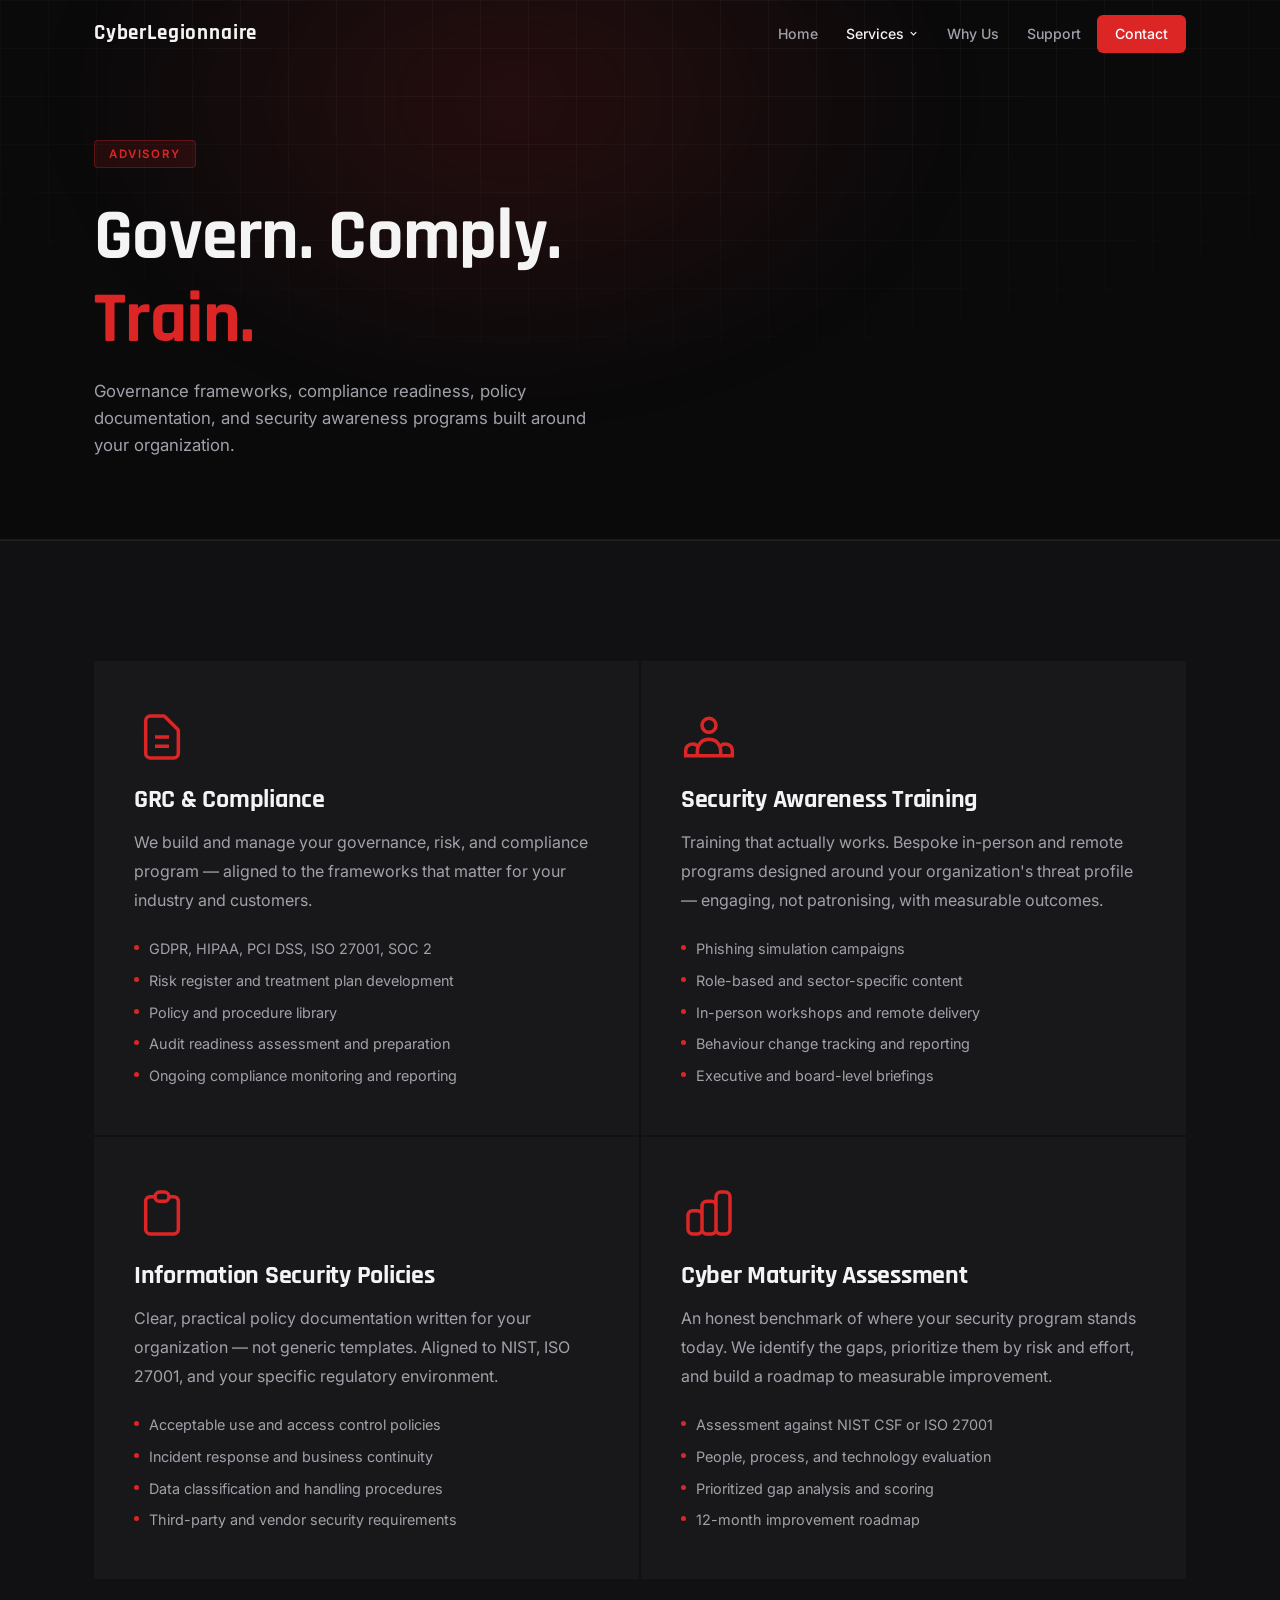
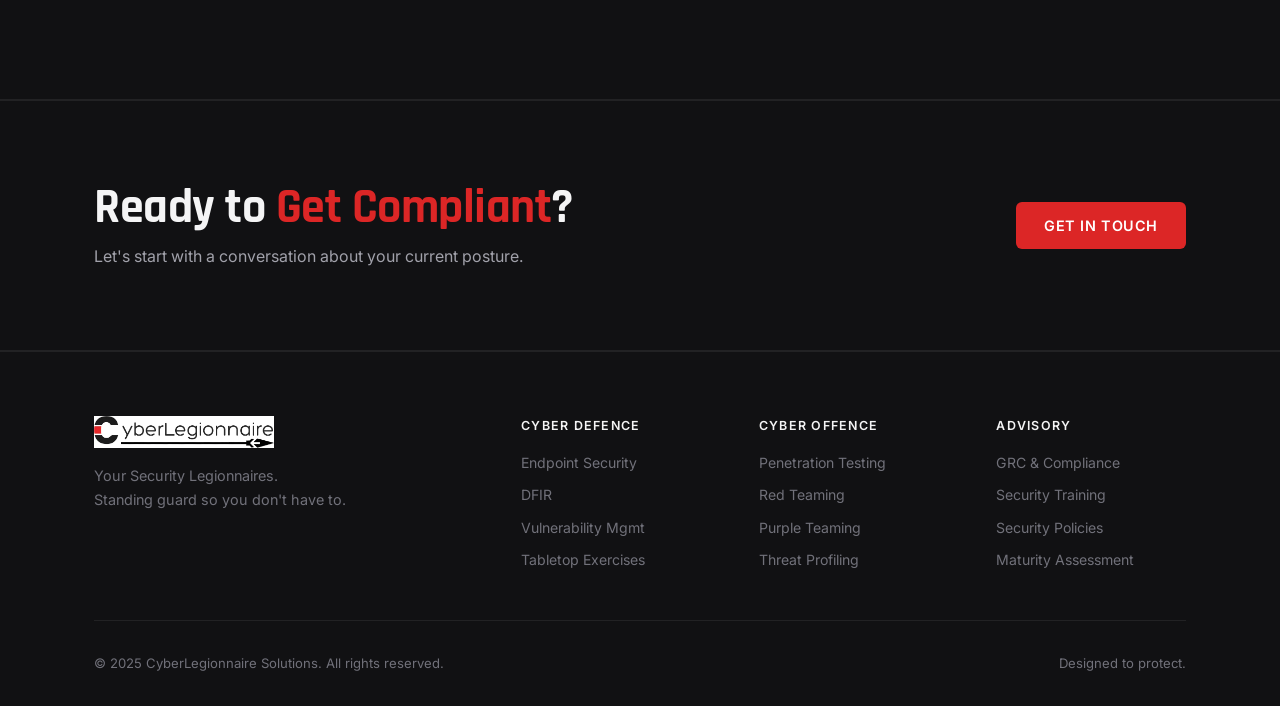
==== advisory.html @ 870c31be "Remove nav logo, add 4 service sub-pages with dropdown nav" ====
<!DOCTYPE html>
<html lang="en">
<head>
  <meta charset="UTF-8" />
  <meta name="viewport" content="width=device-width, initial-scale=1.0" />
  <title>Advisory — CyberLegionnaire</title>
  <meta name="description" content="GRC, compliance, security awareness training, policies, and cyber maturity assessments." />
  <link rel="stylesheet" href="style.css" />
  <link rel="preconnect" href="https://fonts.googleapis.com" />
  <link rel="preconnect" href="https://fonts.gstatic.com" crossorigin />
  <link href="https://fonts.googleapis.com/css2?family=Inter:wght@300;400;500;600;700&family=Rajdhani:wght@500;600;700&display=swap" rel="stylesheet" />
</head>
<body>

  <nav class="nav scrolled" id="nav">
    <div class="nav-inner">
      <a href="index.html" class="nav-logo-text">CyberLegionnaire</a>
      <button class="nav-toggle" id="navToggle" aria-label="Toggle menu">
        <span></span><span></span><span></span>
      </button>
      <ul class="nav-links" id="navLinks">
        <li><a href="index.html">Home</a></li>
        <li class="has-dropdown">
          <a href="services.html" class="nav-active">Services <svg viewBox="0 0 24 24" fill="none" stroke="currentColor" stroke-width="2.5" width="11" height="11"><polyline points="6 9 12 15 18 9"/></svg></a>
          <ul class="dropdown">
            <li><a href="defence.html">Cyber Defence</a></li>
            <li><a href="offence.html">Cyber Offence</a></li>
            <li><a href="advisory.html" class="nav-active">Advisory</a></li>
            <li><a href="monitoring.html">Monitoring</a></li>
          </ul>
        </li>
        <li><a href="index.html#pillars">Why Us</a></li>
        <li><a href="index.html#support">Support</a></li>
        <li><a href="index.html#contact" class="nav-cta">Contact</a></li>
      </ul>
    </div>
  </nav>

  <section class="page-header">
    <div class="page-header-bg">
      <div class="hero-grid"></div>
      <div class="hero-glow"></div>
    </div>
    <div class="container">
      <span class="section-label">Advisory</span>
      <h1>Govern. Comply.<br /><span class="text-red">Train.</span></h1>
      <p>Governance frameworks, compliance readiness, policy documentation, and security awareness programs built around your organization.</p>
    </div>
  </section>

  <section class="services services-page">
    <div class="container">
      <div class="service-detail-grid">

        <div class="service-detail-card">
          <div class="service-icon large">
            <svg viewBox="0 0 24 24" fill="none" stroke="currentColor" stroke-width="1.5">
              <path d="M9 12h6m-6 4h6m2 5H7a2 2 0 01-2-2V5a2 2 0 012-2h5.586a1 1 0 01.707.293l5.414 5.414a1 1 0 01.293.707V19a2 2 0 01-2 2z"/>
            </svg>
          </div>
          <h2>GRC & Compliance</h2>
          <p>We build and manage your governance, risk, and compliance program — aligned to the frameworks that matter for your industry and customers.</p>
          <ul class="detail-list">
            <li>GDPR, HIPAA, PCI DSS, ISO 27001, SOC 2</li>
            <li>Risk register and treatment plan development</li>
            <li>Policy and procedure library</li>
            <li>Audit readiness assessment and preparation</li>
            <li>Ongoing compliance monitoring and reporting</li>
          </ul>
        </div>

        <div class="service-detail-card">
          <div class="service-icon large">
            <svg viewBox="0 0 24 24" fill="none" stroke="currentColor" stroke-width="1.5">
              <path d="M17 20h5v-2a3 3 0 00-5.356-1.857M17 20H7m10 0v-2c0-.656-.126-1.283-.356-1.857M7 20H2v-2a3 3 0 015.356-1.857M7 20v-2c0-.656.126-1.283.356-1.857m0 0a5.002 5.002 0 019.288 0M15 7a3 3 0 11-6 0 3 3 0 016 0z"/>
            </svg>
          </div>
          <h2>Security Awareness Training</h2>
          <p>Training that actually works. Bespoke in-person and remote programs designed around your organization's threat profile — engaging, not patronising, with measurable outcomes.</p>
          <ul class="detail-list">
            <li>Phishing simulation campaigns</li>
            <li>Role-based and sector-specific content</li>
            <li>In-person workshops and remote delivery</li>
            <li>Behaviour change tracking and reporting</li>
            <li>Executive and board-level briefings</li>
          </ul>
        </div>

        <div class="service-detail-card">
          <div class="service-icon large">
            <svg viewBox="0 0 24 24" fill="none" stroke="currentColor" stroke-width="1.5">
              <path d="M9 5H7a2 2 0 00-2 2v12a2 2 0 002 2h10a2 2 0 002-2V7a2 2 0 00-2-2h-2M9 5a2 2 0 002 2h2a2 2 0 002-2M9 5a2 2 0 012-2h2a2 2 0 012 2"/>
            </svg>
          </div>
          <h2>Information Security Policies</h2>
          <p>Clear, practical policy documentation written for your organization — not generic templates. Aligned to NIST, ISO 27001, and your specific regulatory environment.</p>
          <ul class="detail-list">
            <li>Acceptable use and access control policies</li>
            <li>Incident response and business continuity</li>
            <li>Data classification and handling procedures</li>
            <li>Third-party and vendor security requirements</li>
          </ul>
        </div>

        <div class="service-detail-card">
          <div class="service-icon large">
            <svg viewBox="0 0 24 24" fill="none" stroke="currentColor" stroke-width="1.5">
              <path d="M9 19v-6a2 2 0 00-2-2H5a2 2 0 00-2 2v6a2 2 0 002 2h2a2 2 0 002-2zm0 0V9a2 2 0 012-2h2a2 2 0 012 2v10m-6 0a2 2 0 002 2h2a2 2 0 002-2m0 0V5a2 2 0 012-2h2a2 2 0 012 2v14a2 2 0 01-2 2h-2a2 2 0 01-2-2z"/>
            </svg>
          </div>
          <h2>Cyber Maturity Assessment</h2>
          <p>An honest benchmark of where your security program stands today. We identify the gaps, prioritize them by risk and effort, and build a roadmap to measurable improvement.</p>
          <ul class="detail-list">
            <li>Assessment against NIST CSF or ISO 27001</li>
            <li>People, process, and technology evaluation</li>
            <li>Prioritized gap analysis and scoring</li>
            <li>12-month improvement roadmap</li>
          </ul>
        </div>

      </div>
    </div>
  </section>

  <section class="cta-strip">
    <div class="container">
      <div class="cta-inner">
        <div>
          <h2>Ready to <span class="text-red">Get Compliant</span>?</h2>
          <p>Let's start with a conversation about your current posture.</p>
        </div>
        <a href="index.html#contact" class="btn btn-primary">Get In Touch</a>
      </div>
    </div>
  </section>

  <footer class="footer">
    <div class="container">
      <div class="footer-inner">
        <div class="footer-brand">
          <img src="logo.webp" alt="CyberLegionnaire" />
          <p>Your Security Legionnaires.<br />Standing guard so you don't have to.</p>
        </div>
        <div class="footer-links">
          <h4>Cyber Defence</h4>
          <ul>
            <li><a href="defence.html">Endpoint Security</a></li>
            <li><a href="defence.html">DFIR</a></li>
            <li><a href="defence.html">Vulnerability Mgmt</a></li>
            <li><a href="defence.html">Tabletop Exercises</a></li>
          </ul>
        </div>
        <div class="footer-links">
          <h4>Cyber Offence</h4>
          <ul>
            <li><a href="offence.html">Penetration Testing</a></li>
            <li><a href="offence.html">Red Teaming</a></li>
            <li><a href="offence.html">Purple Teaming</a></li>
            <li><a href="offence.html">Threat Profiling</a></li>
          </ul>
        </div>
        <div class="footer-links">
          <h4>Advisory</h4>
          <ul>
            <li><a href="advisory.html">GRC & Compliance</a></li>
            <li><a href="advisory.html">Security Training</a></li>
            <li><a href="advisory.html">Security Policies</a></li>
            <li><a href="advisory.html">Maturity Assessment</a></li>
          </ul>
        </div>
      </div>
      <div class="footer-bottom">
        <p>© 2025 CyberLegionnaire Solutions. All rights reserved.</p>
        <p>Designed to protect.</p>
      </div>
    </div>
  </footer>

  <script src="main.js"></script>
</body>
</html>
---- style.css ----
/* ── Reset & Base ───────────────────────────────────────────────────────── */
*, *::before, *::after { box-sizing: border-box; margin: 0; padding: 0; }

:root {
  --red:       #dc2626;
  --red-dark:  #b91c1c;
  --red-dim:   rgba(220, 38, 38, 0.12);
  --bg:        #0a0a0b;
  --bg-2:      #111113;
  --bg-3:      #18181b;
  --border:    rgba(255,255,255,0.07);
  --border-red:rgba(220,38,38,0.3);
  --text:      #f4f4f5;
  --text-2:    #a1a1aa;
  --text-3:    #71717a;
  --font-body: 'Inter', system-ui, sans-serif;
  --font-head: 'Rajdhani', 'Inter', sans-serif;
}

html { scroll-behavior: smooth; }

body {
  background: var(--bg);
  color: var(--text);
  font-family: var(--font-body);
  font-size: 16px;
  line-height: 1.6;
  overflow-x: hidden;
}

.container {
  max-width: 1140px;
  margin: 0 auto;
  padding: 0 24px;
}

.text-red { color: var(--red); }

/* ── Typography ─────────────────────────────────────────────────────────── */
h1, h2, h3 { font-family: var(--font-head); line-height: 1.15; font-weight: 700; letter-spacing: -0.01em; }
h1 { font-size: clamp(2.6rem, 6vw, 4.5rem); }
h2 { font-size: clamp(2rem, 4vw, 3rem); }
h3 { font-size: 1.3rem; font-weight: 600; }

a { color: inherit; text-decoration: none; }

/* ── Buttons ────────────────────────────────────────────────────────────── */
.btn {
  display: inline-flex;
  align-items: center;
  gap: 8px;
  padding: 12px 28px;
  border-radius: 6px;
  font-size: 0.9rem;
  font-weight: 600;
  letter-spacing: 0.04em;
  text-transform: uppercase;
  cursor: pointer;
  border: none;
  transition: all 0.2s ease;
  white-space: nowrap;
}
.btn-primary { background: var(--red); color: #fff; }
.btn-primary:hover {
  background: var(--red-dark);
  transform: translateY(-1px);
  box-shadow: 0 8px 24px rgba(220,38,38,0.35);
}
.btn-ghost {
  background: transparent;
  color: var(--text);
  border: 1px solid var(--border);
}
.btn-ghost:hover { border-color: var(--red); color: var(--red); }
.btn-full { width: 100%; justify-content: center; }

/* ── Section Helpers ────────────────────────────────────────────────────── */
.section-header { text-align: center; margin-bottom: 48px; }
.section-header p {
  color: var(--text-2);
  max-width: 520px;
  margin: 16px auto 0;
  font-size: 1.05rem;
}
.section-label {
  display: inline-block;
  font-size: 0.72rem;
  font-weight: 600;
  letter-spacing: 0.14em;
  text-transform: uppercase;
  color: var(--red);
  background: var(--red-dim);
  border: 1px solid var(--border-red);
  padding: 4px 14px;
  border-radius: 4px;
  margin-bottom: 16px;
}

/* ── NAV ────────────────────────────────────────────────────────────────── */
.nav {
  position: fixed;
  top: 0; left: 0; right: 0;
  z-index: 100;
  transition: background 0.3s, box-shadow 0.3s;
}
.nav.scrolled {
  background: rgba(10,10,11,0.92);
  backdrop-filter: blur(16px);
  box-shadow: 0 1px 0 var(--border);
}
.nav-inner {
  max-width: 1140px;
  margin: 0 auto;
  padding: 0 24px;
  height: 68px;
  display: flex;
  align-items: center;
  justify-content: space-between;
  gap: 32px;
}
.nav-logo img { height: 36px; display: block; }
.nav-logo-text {
  font-family: var(--font-head);
  font-size: 1.3rem;
  font-weight: 700;
  letter-spacing: 0.04em;
  color: var(--text);
  white-space: nowrap;
}
.nav-links {
  display: flex;
  align-items: center;
  gap: 4px;
  list-style: none;
}
.nav-links > li { position: relative; }
.nav-links > li > a {
  display: flex;
  align-items: center;
  gap: 4px;
  font-size: 0.88rem;
  font-weight: 500;
  color: var(--text-2);
  padding: 8px 12px;
  border-radius: 6px;
  transition: color 0.2s;
}
.nav-links > li > a:hover { color: var(--text); }
.nav-links .nav-cta {
  background: var(--red) !important;
  color: #fff !important;
  padding: 8px 18px !important;
  border-radius: 6px;
}
.nav-links .nav-cta:hover { background: var(--red-dark) !important; }

/* Dropdown */
.has-dropdown:hover .dropdown { display: block; }
.dropdown {
  display: none;
  position: absolute;
  top: calc(100% + 4px);
  left: 0;
  min-width: 240px;
  background: #0f0f12;
  border: 1px solid var(--border);
  border-radius: 10px;
  padding: 8px;
  list-style: none;
  box-shadow: 0 16px 48px rgba(0,0,0,0.5);
}
.dropdown li a {
  display: block;
  padding: 8px 12px;
  font-size: 0.85rem;
  color: var(--text-2);
  border-radius: 6px;
  transition: background 0.15s, color 0.15s;
}
.dropdown li a:hover { background: var(--bg-3); color: var(--text); }
.dropdown-group {
  padding: 12px 12px 4px;
  font-size: 0.68rem;
  font-weight: 600;
  letter-spacing: 0.1em;
  text-transform: uppercase;
  color: var(--text-3);
}
.dropdown-group:not(:first-child) {
  margin-top: 4px;
  border-top: 1px solid var(--border);
  padding-top: 12px;
}

.nav-toggle {
  display: none;
  flex-direction: column;
  gap: 5px;
  background: none;
  border: none;
  cursor: pointer;
  padding: 4px;
}
.nav-toggle span {
  display: block;
  width: 22px; height: 2px;
  background: var(--text);
  border-radius: 2px;
}

/* ── HERO ───────────────────────────────────────────────────────────────── */
.hero {
  position: relative;
  min-height: 100vh;
  display: flex;
  align-items: center;
  padding: 140px 0 100px;
  overflow: hidden;
}
.hero-bg { position: absolute; inset: 0; pointer-events: none; }
.hero-grid {
  position: absolute;
  inset: 0;
  background-image:
    linear-gradient(rgba(255,255,255,0.03) 1px, transparent 1px),
    linear-gradient(90deg, rgba(255,255,255,0.03) 1px, transparent 1px);
  background-size: 48px 48px;
  mask-image: radial-gradient(ellipse 80% 80% at 50% 0%, black 40%, transparent 100%);
}
.hero-glow {
  position: absolute;
  top: -200px; left: 40%;
  transform: translateX(-50%);
  width: 900px; height: 600px;
  background: radial-gradient(ellipse, rgba(220,38,38,0.14) 0%, transparent 70%);
  filter: blur(40px);
}

/* Two-column hero layout */
.hero-layout {
  position: relative;
  z-index: 1;
  display: grid;
  grid-template-columns: 1fr 1fr;
  align-items: center;
  gap: 48px;
}
.hero-content { max-width: 580px; }
.hero-image {
  display: flex;
  justify-content: center;
  align-items: center;
}
.hero-image img {
  width: 100%;
  max-width: 460px;
  filter: drop-shadow(0 0 60px rgba(220,38,38,0.25));
}

.hero-badge {
  display: inline-flex;
  align-items: center;
  gap: 8px;
  font-size: 0.72rem;
  font-weight: 600;
  letter-spacing: 0.14em;
  text-transform: uppercase;
  color: var(--red);
  background: var(--red-dim);
  border: 1px solid var(--border-red);
  padding: 6px 14px;
  border-radius: 4px;
  margin-bottom: 28px;
}
.badge-dot {
  width: 6px; height: 6px;
  border-radius: 50%;
  background: var(--red);
  animation: pulse 1.8s ease infinite;
}
@keyframes pulse {
  0%, 100% { opacity: 1; transform: scale(1); }
  50%       { opacity: 0.5; transform: scale(0.8); }
}
.hero-title { margin-bottom: 24px; }
.hero-sub {
  font-size: 1.1rem;
  color: var(--text-2);
  margin-bottom: 12px;
  line-height: 1.7;
}
.hero-tagline {
  font-style: italic;
  color: var(--text-3);
  font-size: 0.95rem;
  margin-bottom: 40px;
  padding-left: 14px;
  border-left: 2px solid var(--red);
}
.hero-actions {
  display: flex;
  gap: 12px;
  margin-bottom: 56px;
  flex-wrap: wrap;
}
.hero-stats { display: flex; align-items: center; gap: 32px; }
.stat { display: flex; flex-direction: column; gap: 2px; }
.stat-num {
  font-family: var(--font-head);
  font-size: 2rem;
  font-weight: 700;
  line-height: 1;
}
.stat-label { font-size: 0.78rem; color: var(--text-3); text-transform: uppercase; letter-spacing: 0.08em; }
.stat-divider { width: 1px; height: 40px; background: var(--border); }

/* ── PAGE HEADER ────────────────────────────────────────────────────────── */
.page-header {
  position: relative;
  padding: 140px 0 80px;
  overflow: hidden;
  border-bottom: 1px solid var(--border);
}
.page-header-bg { position: absolute; inset: 0; pointer-events: none; }
.page-header .container { position: relative; z-index: 1; }
.page-header h1 { margin: 12px 0 16px; }
.page-header p { color: var(--text-2); font-size: 1.05rem; max-width: 520px; }

/* ── CSS-ONLY TABS ──────────────────────────────────────────────────────── */
.tab-radio { display: none; }

.tabs {
  display: flex;
  gap: 4px;
  margin-bottom: 32px;
  background: var(--bg-3);
  border: 1px solid var(--border);
  border-radius: 10px;
  padding: 4px;
  width: fit-content;
}
.tab {
  padding: 10px 24px;
  font-size: 0.88rem;
  font-weight: 600;
  color: var(--text-3);
  background: none;
  border: none;
  border-radius: 7px;
  cursor: pointer;
  transition: all 0.2s;
  white-space: nowrap;
  user-select: none;
}
.tab:hover { color: var(--text); }

/* CSS tab activation via radio siblings */
.tab-panels .tab-panel { display: none; }

#stab-defence:checked ~ .tabs label[for="stab-defence"],
#stab-offence:checked  ~ .tabs label[for="stab-offence"],
#stab-advisory:checked ~ .tabs label[for="stab-advisory"],
#stab-monitor:checked  ~ .tabs label[for="stab-monitor"] {
  background: var(--red);
  color: #fff;
}

#stab-defence:checked ~ .tab-panels #panel-defence,
#stab-offence:checked  ~ .tab-panels #panel-offence,
#stab-advisory:checked ~ .tab-panels #panel-advisory,
#stab-monitor:checked  ~ .tab-panels #panel-monitor {
  display: block;
}

/* ── TEASER GRID (home page) ────────────────────────────────────────────── */
.teaser-grid {
  display: grid;
  grid-template-columns: repeat(4, 1fr);
  gap: 2px;
}
.teaser-card {
  display: flex;
  flex-direction: column;
  background: var(--bg-3);
  padding: 36px 32px;
  transition: background 0.2s;
  text-decoration: none;
  border-bottom: 2px solid transparent;
}
.teaser-card:hover {
  background: #1c1c1f;
  border-bottom-color: var(--red);
}
.teaser-card h3 { margin: 16px 0 10px; }
.teaser-card p { color: var(--text-2); font-size: 0.9rem; line-height: 1.7; flex: 1; }
.teaser-arrow {
  display: inline-block;
  margin-top: 20px;
  font-size: 0.82rem;
  font-weight: 600;
  color: var(--red);
  letter-spacing: 0.02em;
}

/* ── SERVICE DETAIL PAGES ───────────────────────────────────────────────── */
.service-detail-grid {
  display: grid;
  grid-template-columns: 1fr 1fr;
  gap: 2px;
}
.service-detail-card {
  background: var(--bg-3);
  padding: 48px 40px;
  transition: background 0.2s;
}
.service-detail-card:hover { background: #1c1c1f; }
.service-detail-card h2 {
  font-size: 1.6rem;
  margin: 20px 0 14px;
}
.service-detail-card p {
  color: var(--text-2);
  line-height: 1.8;
  margin-bottom: 24px;
}
.service-icon.large { width: 56px; height: 56px; }
.detail-list {
  list-style: none;
  display: flex;
  flex-direction: column;
  gap: 10px;
}
.detail-list li {
  display: flex;
  align-items: flex-start;
  gap: 10px;
  font-size: 0.9rem;
  color: var(--text-2);
  line-height: 1.5;
}
.detail-list li::before {
  content: '';
  width: 5px; height: 5px;
  border-radius: 50%;
  background: var(--red);
  flex-shrink: 0;
  margin-top: 7px;
}

/* ── CTA STRIP ──────────────────────────────────────────────────────────── */
.cta-strip {
  background: var(--bg-2);
  border-top: 1px solid var(--border);
  border-bottom: 1px solid var(--border);
  padding: 80px 0;
}
.cta-inner {
  display: flex;
  align-items: center;
  justify-content: space-between;
  gap: 32px;
}
.cta-inner h2 { margin-bottom: 8px; }
.cta-inner p { color: var(--text-2); }

/* ── NAV active state ───────────────────────────────────────────────────── */
.nav-active { color: var(--text) !important; }

/* ── services-page spacing ──────────────────────────────────────────────── */
.services-page { padding-top: 80px; }

/* ── SERVICES ───────────────────────────────────────────────────────────── */
.services {
  padding: 120px 0;
  background: var(--bg-2);
  border-top: 1px solid var(--border);
  border-bottom: 1px solid var(--border);
}
.services-grid {
  display: grid;
  grid-template-columns: 1fr 1fr;
  gap: 2px;
}
.service-card {
  background: var(--bg-3);
  padding: 40px;
  transition: background 0.2s;
}
.service-card:hover { background: #1c1c1f; }
.service-card.featured {
  grid-column: 1;
  grid-row: 1 / 4;
  background: #111114;
  border: 1px solid var(--border-red);
  position: relative;
  overflow: hidden;
}
.service-card.featured::before {
  content: '';
  position: absolute;
  top: 0; left: 0; right: 0;
  height: 2px;
  background: linear-gradient(90deg, var(--red), transparent);
}
.service-icon {
  width: 48px; height: 48px;
  margin-bottom: 20px;
  color: var(--red);
}
.service-icon svg { width: 100%; height: 100%; }
.service-card h3 { margin-bottom: 12px; }
.service-card p { color: var(--text-2); line-height: 1.7; }
.service-features {
  list-style: none;
  margin-top: 24px;
  display: flex;
  flex-direction: column;
  gap: 8px;
}
.service-features li {
  display: flex;
  align-items: center;
  gap: 10px;
  font-size: 0.9rem;
  color: var(--text-2);
}
.service-features li::before {
  content: '';
  width: 4px; height: 4px;
  border-radius: 50%;
  background: var(--red);
  flex-shrink: 0;
}

/* ── PILLARS ────────────────────────────────────────────────────────────── */
.pillars { padding: 120px 0; }
.pillars-grid {
  display: grid;
  grid-template-columns: repeat(4, 1fr);
  gap: 1px;
  background: var(--border);
  border: 1px solid var(--border);
  border-radius: 12px;
  overflow: hidden;
}
.pillar {
  background: var(--bg);
  padding: 40px 32px;
  transition: background 0.2s;
}
.pillar:hover { background: var(--bg-2); }
.pillar-num {
  font-family: var(--font-head);
  font-size: 3rem;
  font-weight: 700;
  line-height: 1;
  margin-bottom: 20px;
  -webkit-text-stroke: 1px var(--border-red);
  color: transparent;
}
.pillar h3 { margin-bottom: 12px; font-size: 1.1rem; }
.pillar p { color: var(--text-2); font-size: 0.9rem; line-height: 1.7; }

/* ── SUPPORT ────────────────────────────────────────────────────────────── */
.support {
  padding: 120px 0;
  background: var(--bg-2);
  border-top: 1px solid var(--border);
  border-bottom: 1px solid var(--border);
}
.support-inner {
  display: grid;
  grid-template-columns: 1fr 1fr;
  gap: 80px;
  align-items: center;
}
.support-text h2 { margin-bottom: 20px; }
.support-text p { color: var(--text-2); line-height: 1.8; margin-bottom: 32px; }
.support-list {
  list-style: none;
  display: flex;
  flex-direction: column;
  gap: 14px;
  margin-bottom: 40px;
}
.support-list li {
  display: flex;
  align-items: center;
  gap: 10px;
  font-size: 0.95rem;
  color: var(--text-2);
}
.support-list svg { width: 16px; height: 16px; color: var(--red); flex-shrink: 0; }

/* Terminal */
.terminal {
  background: #050507;
  border: 1px solid var(--border);
  border-radius: 10px;
  overflow: hidden;
  font-family: 'Courier New', monospace;
}
.terminal-bar {
  display: flex;
  align-items: center;
  gap: 8px;
  padding: 12px 16px;
  background: #0f0f12;
  border-bottom: 1px solid var(--border);
}
.t-dot { width: 12px; height: 12px; border-radius: 50%; }
.t-dot.red    { background: #ef4444; }
.t-dot.yellow { background: #f59e0b; }
.t-dot.green  { background: #22c55e; }
.t-title { margin-left: 8px; font-size: 0.78rem; color: var(--text-3); }
.terminal-body {
  padding: 20px 16px;
  display: flex;
  flex-direction: column;
  gap: 8px;
}
.t-line { font-size: 0.78rem; display: flex; gap: 10px; line-height: 1.5; }
.t-time { color: var(--text-3); flex-shrink: 0; }
.t-ok   { color: #22c55e; flex-shrink: 0; }
.t-warn { color: #f59e0b; flex-shrink: 0; }
.t-info { color: #60a5fa; flex-shrink: 0; }
.cursor { animation: blink 1s step-end infinite; color: var(--red); }
@keyframes blink { 0%, 100% { opacity: 1; } 50% { opacity: 0; } }

/* ── CONTACT ────────────────────────────────────────────────────────────── */
.contact { padding: 120px 0; }
.contact-inner {
  display: grid;
  grid-template-columns: 1fr 380px;
  gap: 60px;
  align-items: start;
}
.contact-form { display: flex; flex-direction: column; gap: 20px; }
.form-row { display: grid; grid-template-columns: 1fr 1fr; gap: 20px; }
.form-group { display: flex; flex-direction: column; gap: 8px; }
.form-group label { font-size: 0.82rem; font-weight: 500; color: var(--text-2); }
.form-group input,
.form-group select,
.form-group textarea {
  background: var(--bg-2);
  border: 1px solid var(--border);
  border-radius: 6px;
  padding: 12px 14px;
  color: var(--text);
  font-family: var(--font-body);
  font-size: 0.95rem;
  transition: border-color 0.2s;
  outline: none;
  width: 100%;
}
.form-group input:focus,
.form-group select:focus,
.form-group textarea:focus { border-color: var(--red); }
.form-group select { appearance: none; cursor: pointer; }
.form-group textarea { resize: vertical; min-height: 100px; }
.form-note { font-size: 0.78rem; color: var(--text-3); text-align: center; }
.contact-info { display: flex; flex-direction: column; gap: 16px; padding-top: 48px; }
.info-card {
  display: flex;
  align-items: flex-start;
  gap: 16px;
  background: var(--bg-2);
  border: 1px solid var(--border);
  border-radius: 10px;
  padding: 20px;
}
.info-icon {
  width: 40px; height: 40px;
  background: var(--red-dim);
  border: 1px solid var(--border-red);
  border-radius: 8px;
  display: flex; align-items: center; justify-content: center;
  flex-shrink: 0;
  color: var(--red);
}
.info-icon svg { width: 18px; height: 18px; }
.info-label { font-size: 0.78rem; color: var(--text-3); margin-bottom: 4px; }
.info-card a { color: var(--text-2); font-size: 0.9rem; }
.info-card a:hover { color: var(--red); }
.info-card p { color: var(--text-2); font-size: 0.9rem; }

/* ── FOOTER ─────────────────────────────────────────────────────────────── */
.footer {
  background: var(--bg-2);
  border-top: 1px solid var(--border);
  padding: 64px 0 32px;
}
.footer-inner {
  display: grid;
  grid-template-columns: 2fr 1fr 1fr 1fr;
  gap: 48px;
  margin-bottom: 48px;
}
.footer-brand img { height: 32px; margin-bottom: 16px; display: block; }
.footer-brand p { color: var(--text-3); font-size: 0.9rem; line-height: 1.7; }
.footer-links h4 {
  font-size: 0.78rem;
  font-weight: 600;
  letter-spacing: 0.1em;
  text-transform: uppercase;
  color: var(--text);
  margin-bottom: 16px;
}
.footer-links ul { list-style: none; display: flex; flex-direction: column; gap: 10px; }
.footer-links li { font-size: 0.88rem; color: var(--text-3); }
.footer-links a { color: var(--text-3); transition: color 0.2s; }
.footer-links a:hover { color: var(--red); }
.footer-bottom {
  display: flex;
  justify-content: space-between;
  align-items: center;
  padding-top: 32px;
  border-top: 1px solid var(--border);
  font-size: 0.82rem;
  color: var(--text-3);
}

/* ── Animations ─────────────────────────────────────────────────────────── */
.service-card, .pillar, .info-card, .teaser-card {
  opacity: 0;
  transform: translateY(16px);
  transition: opacity 0.4s ease, transform 0.4s ease;
}
.visible { opacity: 1 !important; transform: none !important; }

/* ── Responsive ─────────────────────────────────────────────────────────── */
@media (max-width: 1024px) {
  .hero-layout { gap: 32px; }
  .pillars-grid { grid-template-columns: repeat(2, 1fr); }
  .teaser-grid { grid-template-columns: repeat(2, 1fr); }
  .footer-inner { grid-template-columns: 1fr 1fr; }
}

@media (max-width: 900px) {
  .hero-layout { grid-template-columns: 1fr; }
  .hero-image { display: none; }
}

@media (max-width: 768px) {
  .nav-toggle { display: flex; }
  .nav-links {
    display: none;
    position: absolute;
    top: 68px; left: 0; right: 0;
    background: rgba(10,10,11,0.97);
    backdrop-filter: blur(16px);
    padding: 16px 24px 24px;
    flex-direction: column;
    gap: 4px;
    border-bottom: 1px solid var(--border);
  }
  .nav-links.open { display: flex; }
  .nav-links > li > a { width: 100%; padding: 12px 16px; border-radius: 8px; }
  .dropdown { position: static; box-shadow: none; border: none; background: transparent; padding-left: 16px; }
  .has-dropdown:hover .dropdown { display: none; }
  .has-dropdown.open .dropdown { display: block; }

  .tabs { flex-wrap: wrap; width: 100%; }
  .tab { flex: 1 1 40%; text-align: center; padding: 10px 12px; }
  .teaser-grid { grid-template-columns: 1fr; }
  .cta-inner { flex-direction: column; text-align: center; }

  .services-grid { grid-template-columns: 1fr; }
  .service-card.featured { grid-column: auto; grid-row: auto; }
  .service-detail-grid { grid-template-columns: 1fr; }

  .pillars-grid { grid-template-columns: 1fr; }
  .support-inner { grid-template-columns: 1fr; gap: 48px; }
  .contact-inner { grid-template-columns: 1fr; }
  .form-row { grid-template-columns: 1fr; }
  .footer-inner { grid-template-columns: 1fr 1fr; }
  .footer-bottom { flex-direction: column; gap: 8px; text-align: center; }
}

@media (max-width: 480px) {
  .hero-actions { flex-direction: column; }
  .btn { width: 100%; justify-content: center; }
  .footer-inner { grid-template-columns: 1fr; }
}
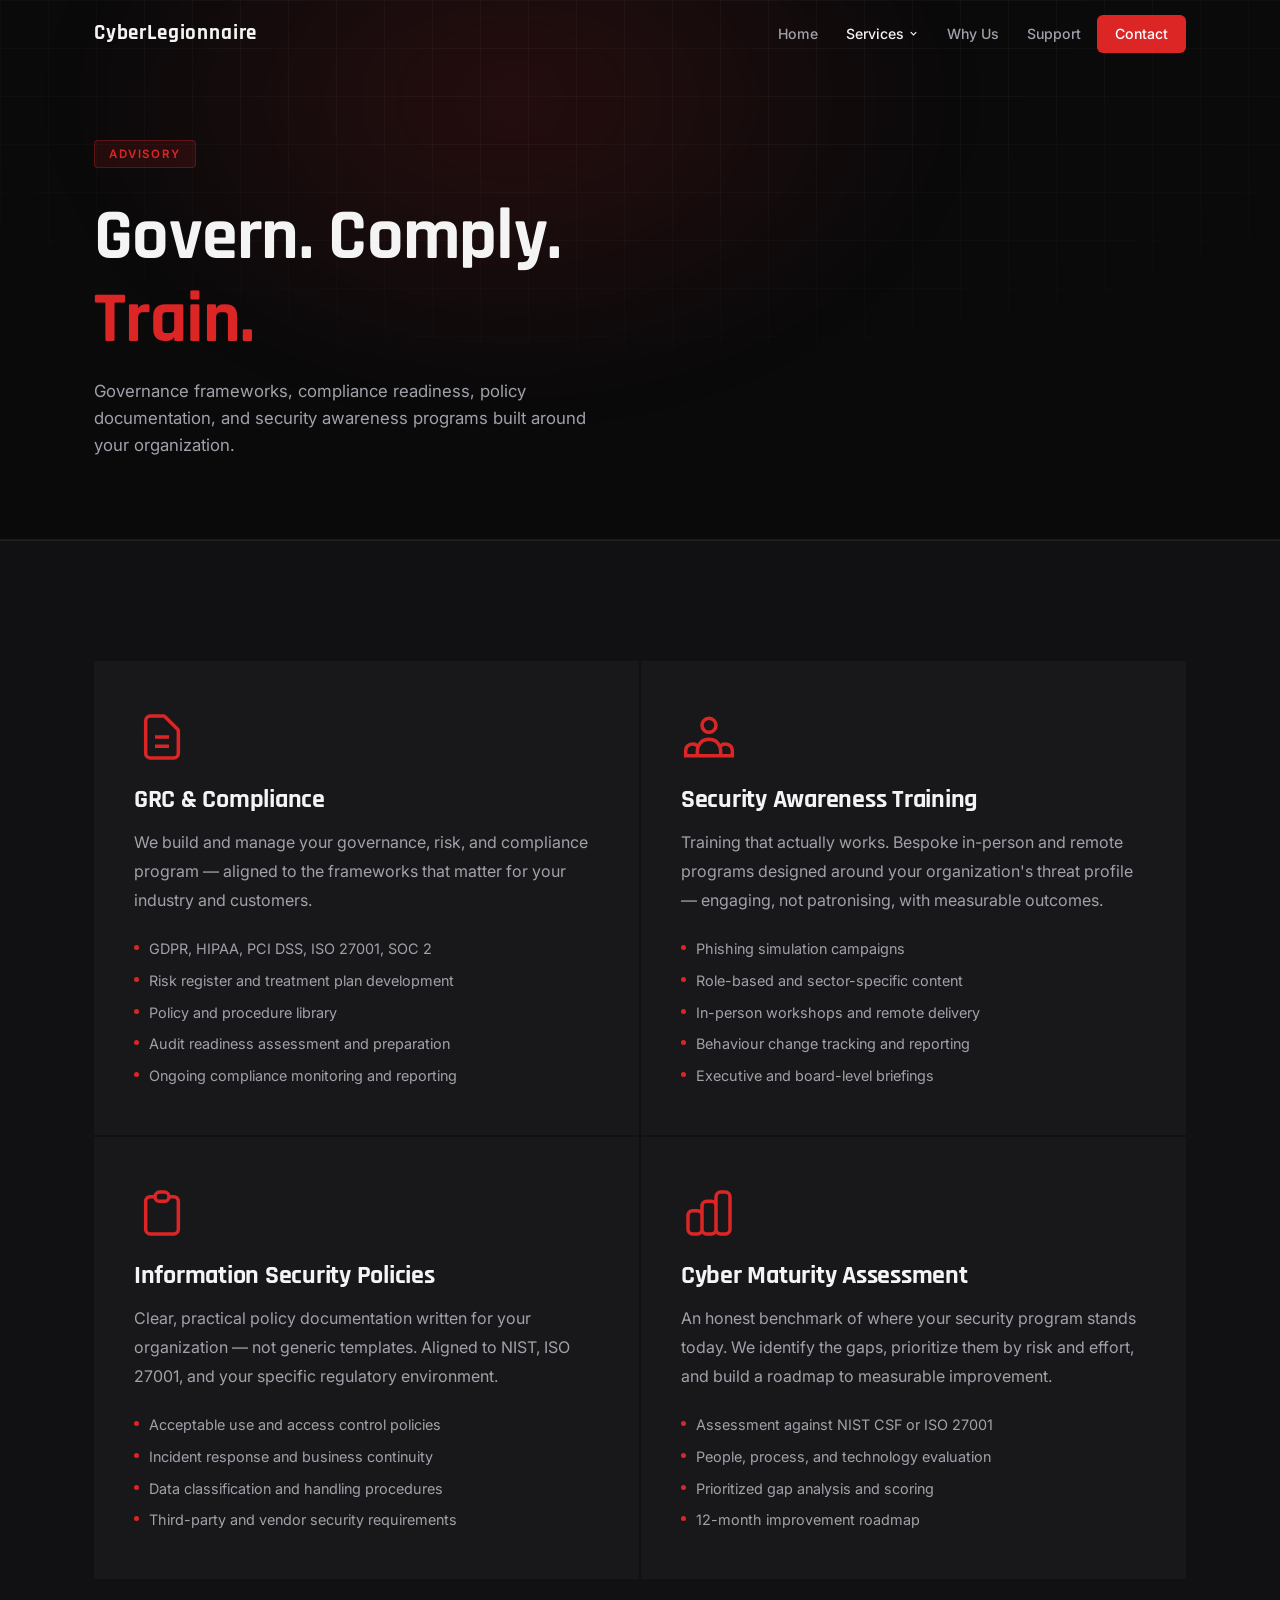
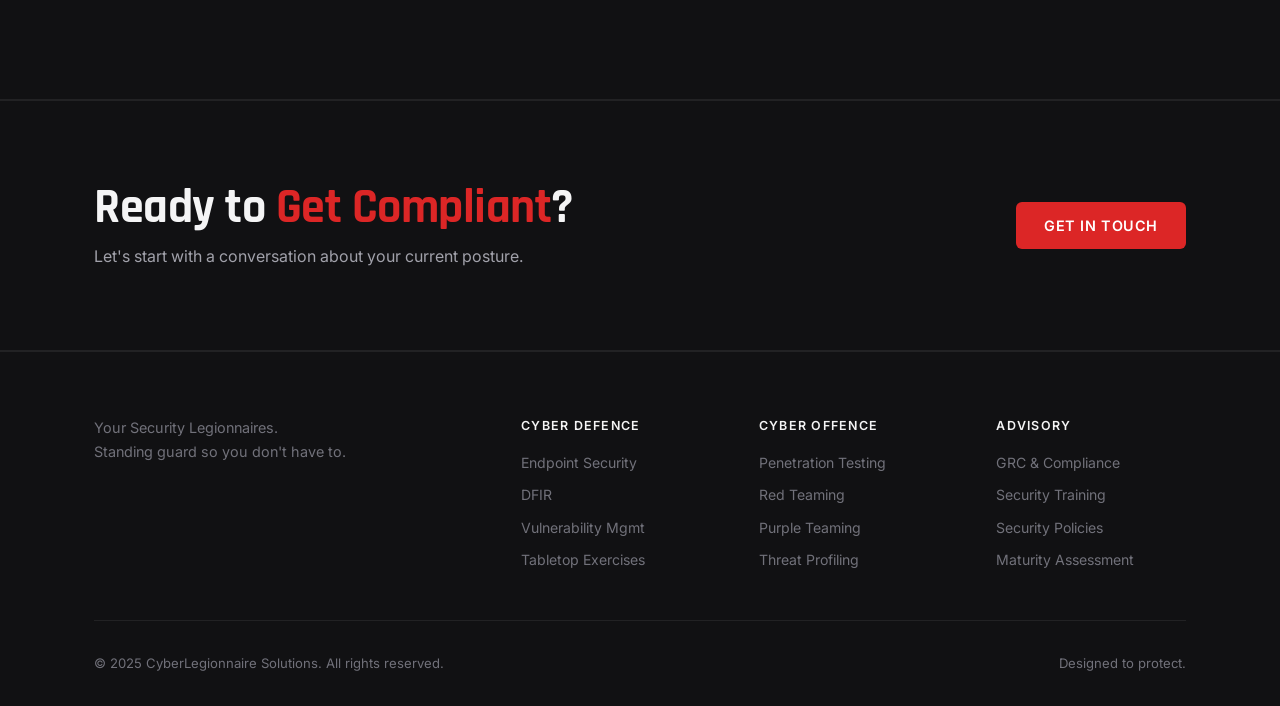
==== commit ed1675a6: "Remove logo.webp from all footers" ====
--- a/advisory.html
+++ b/advisory.html
@@ -138,7 +138,7 @@
     <div class="container">
       <div class="footer-inner">
         <div class="footer-brand">
-          <img src="logo.webp" alt="CyberLegionnaire" />
+
           <p>Your Security Legionnaires.<br />Standing guard so you don't have to.</p>
         </div>
         <div class="footer-links">
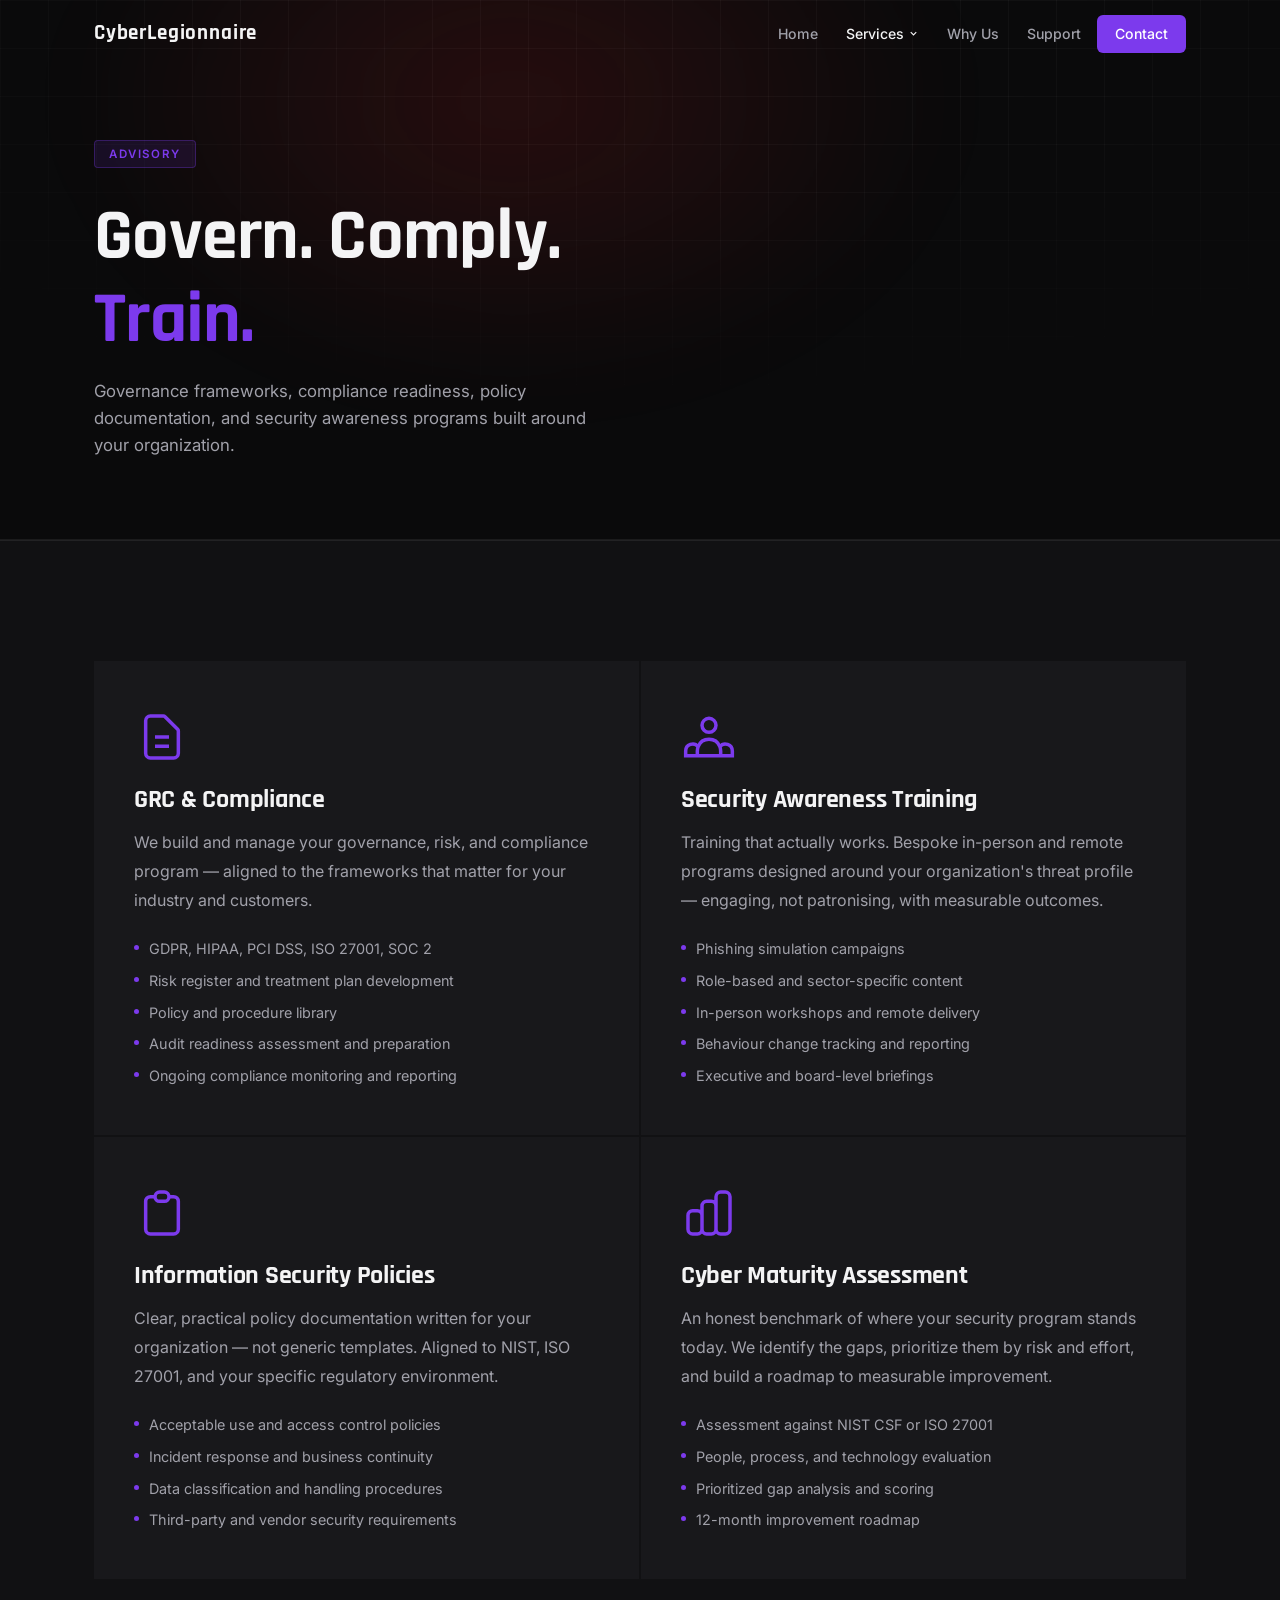
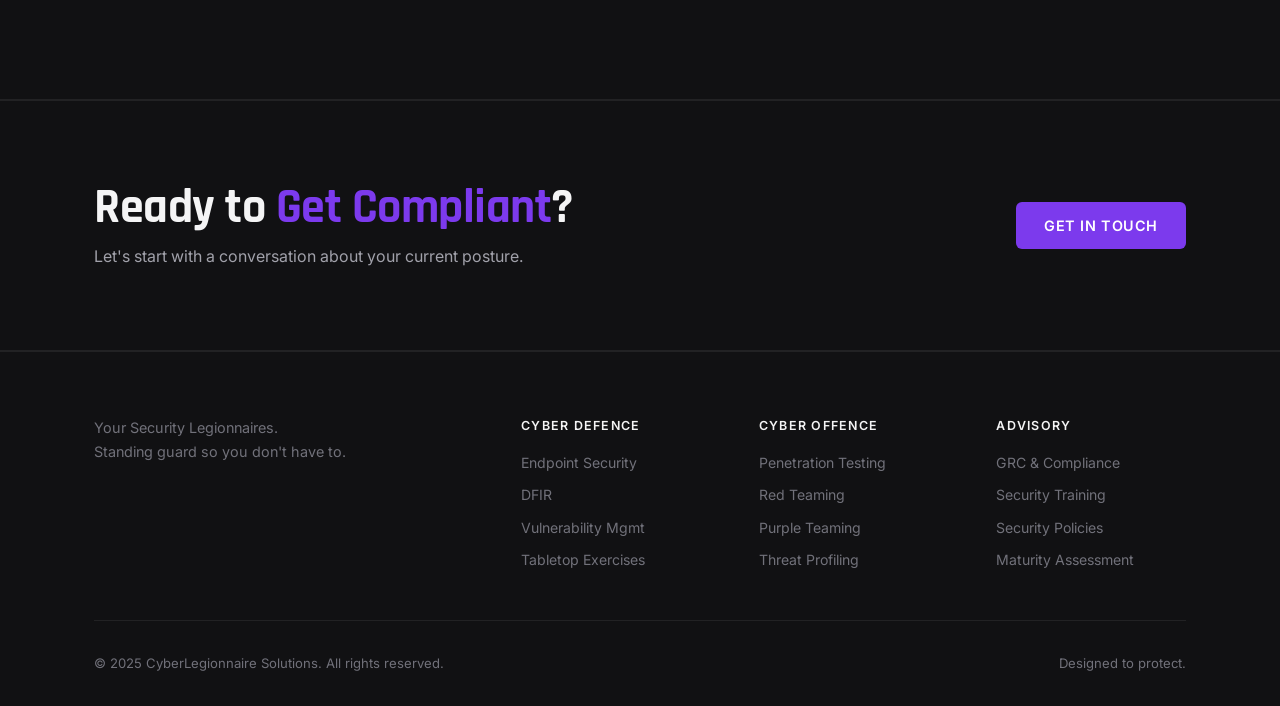
==== commit be9207c2: "Unique accent color per service page" ====
--- a/advisory.html
+++ b/advisory.html
@@ -9,6 +9,14 @@
   <link rel="preconnect" href="https://fonts.googleapis.com" />
   <link rel="preconnect" href="https://fonts.gstatic.com" crossorigin />
   <link href="https://fonts.googleapis.com/css2?family=Inter:wght@300;400;500;600;700&family=Rajdhani:wght@500;600;700&display=swap" rel="stylesheet" />
+  <style>
+    :root {
+      --red:        #7c3aed;
+      --red-dark:   #6d28d9;
+      --red-dim:    rgba(124, 58, 237, 0.12);
+      --border-red: rgba(124, 58, 237, 0.3);
+    }
+  </style>
 </head>
 <body>
 
--- a/style.css
+++ b/style.css
@@ -155,11 +155,11 @@
 .nav-links .nav-cta:hover { background: var(--red-dark) !important; }
 
 /* Dropdown */
-.has-dropdown:hover .dropdown { display: block; }
 .dropdown {
-  display: none;
+  visibility: hidden;
+  opacity: 0;
   position: absolute;
-  top: calc(100% + 4px);
+  top: 100%;
   left: 0;
   min-width: 240px;
   background: #0f0f12;
@@ -168,6 +168,28 @@
   padding: 8px;
   list-style: none;
   box-shadow: 0 16px 48px rgba(0,0,0,0.5);
+  transition: opacity 0.15s ease, visibility 0.15s ease;
+  transition-delay: 0s, 0s;
+  /* padding-top bridges the gap so moving diagonally doesn't close it */
+  padding-top: 12px;
+  margin-top: 0;
+}
+/* invisible buffer above the dropdown so cursor can travel to it */
+.dropdown::before {
+  content: '';
+  position: absolute;
+  top: -12px;
+  left: 0; right: 0;
+  height: 12px;
+}
+.has-dropdown:hover .dropdown {
+  visibility: visible;
+  opacity: 1;
+  transition-delay: 0s;
+}
+/* delay the close by 200ms so accidental mouse-out doesn't snap it shut */
+.has-dropdown:not(:hover) .dropdown {
+  transition-delay: 200ms;
 }
 .dropdown li a {
   display: block;
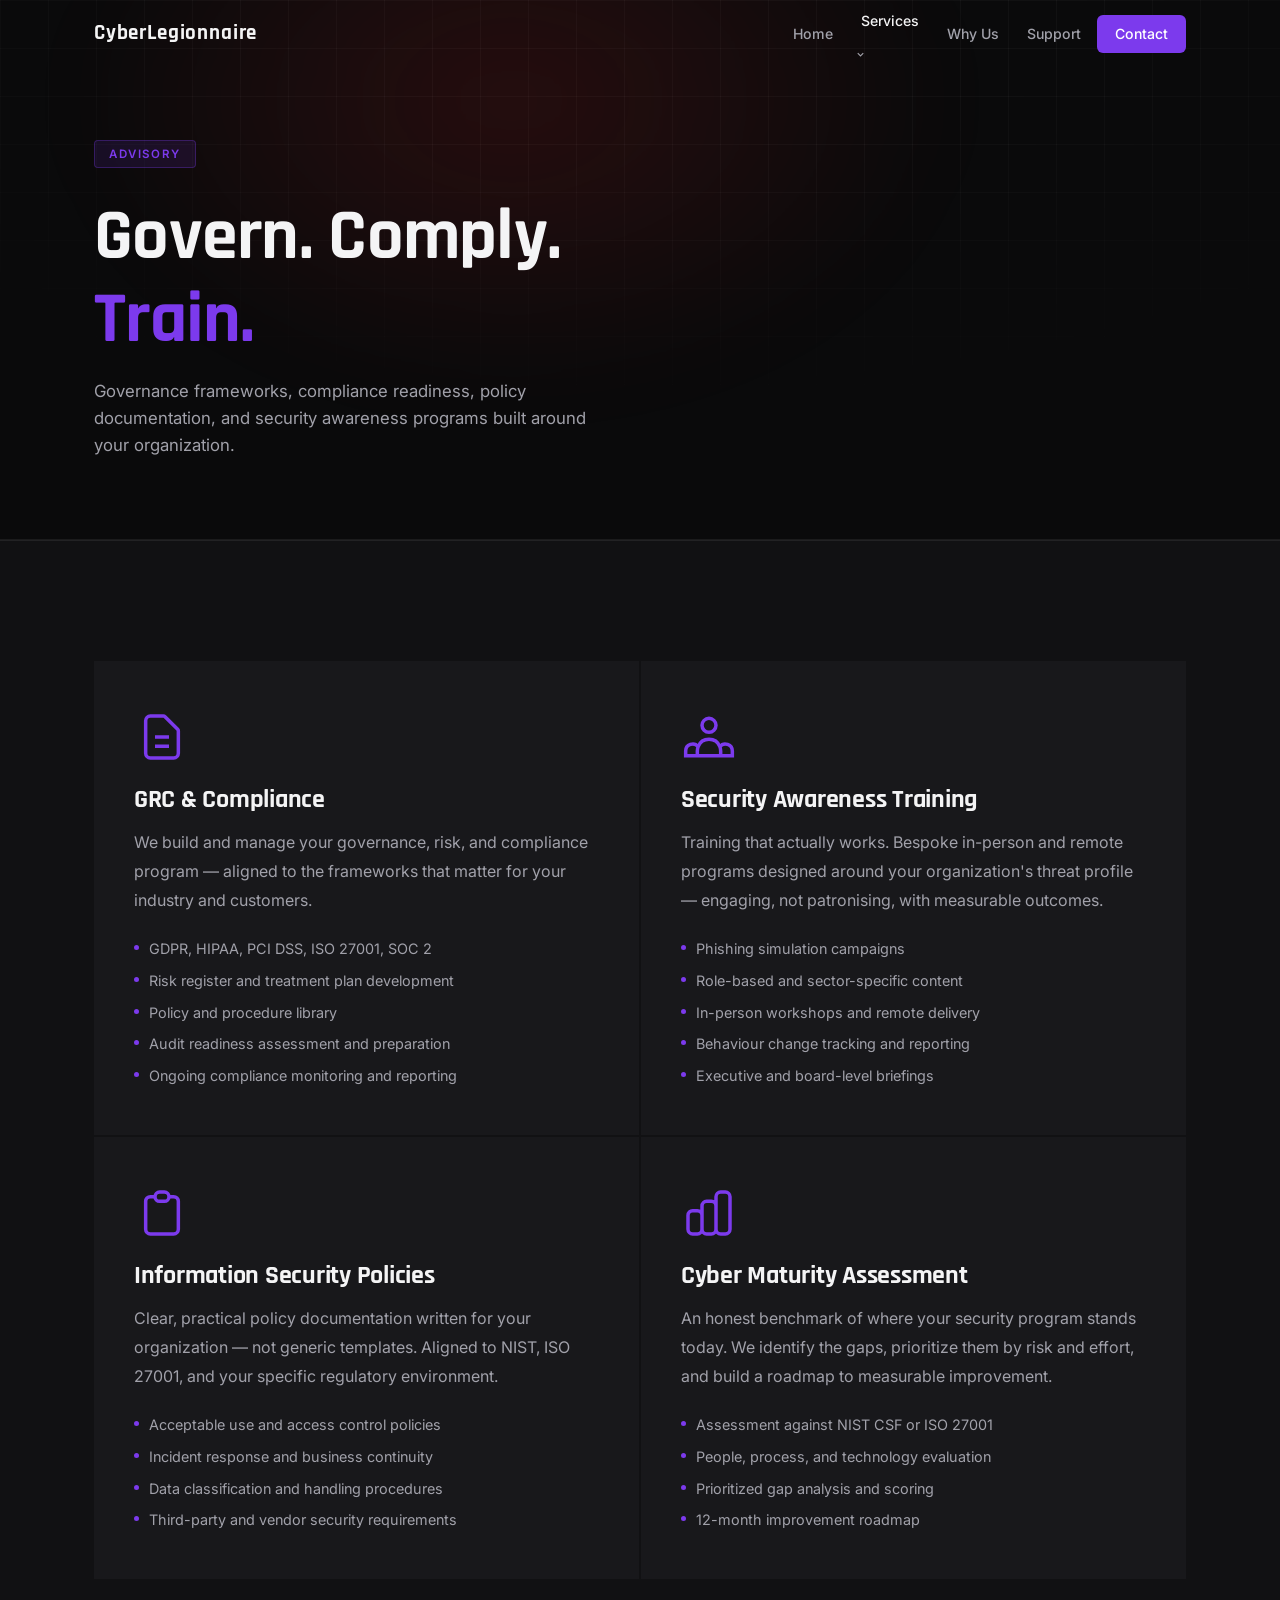
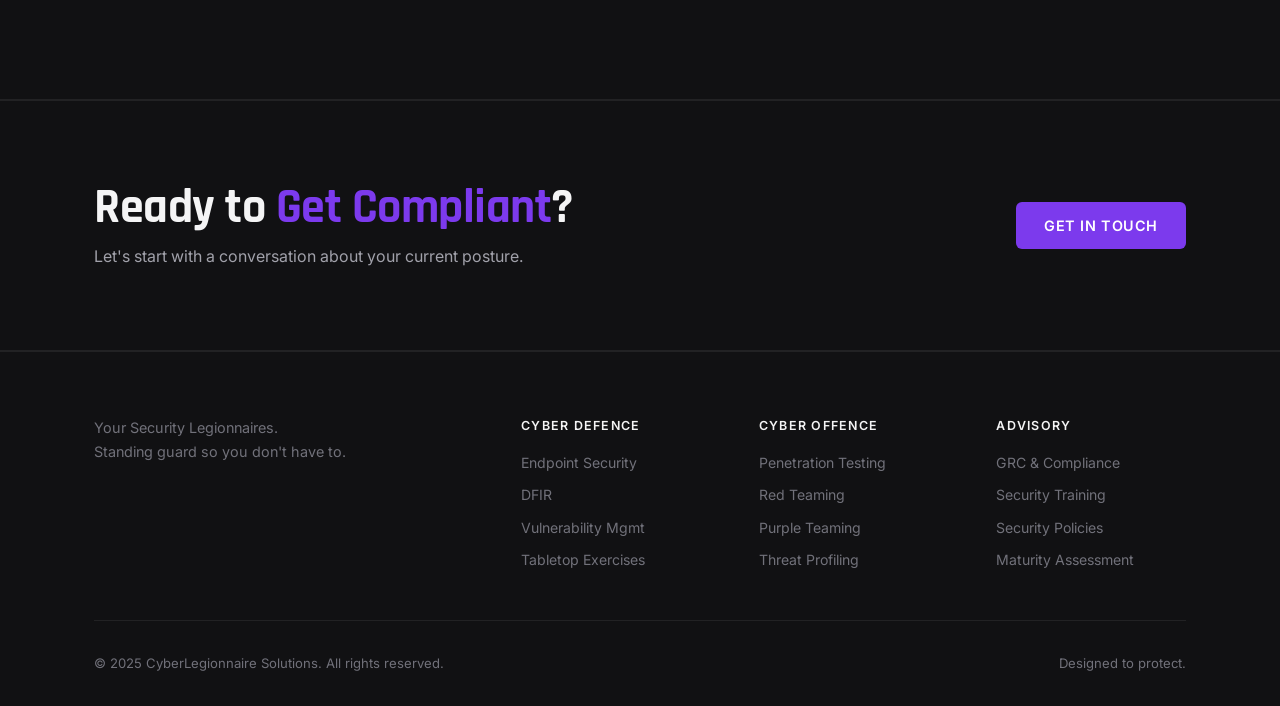
==== commit 79a88178: "Fix dropdown: separate chevron button, pointerdown close, bfcache reset" ====
--- a/advisory.html
+++ b/advisory.html
@@ -29,7 +29,7 @@
       <ul class="nav-links" id="navLinks">
         <li><a href="index.html">Home</a></li>
         <li class="has-dropdown">
-          <a href="services.html" class="nav-active">Services <svg viewBox="0 0 24 24" fill="none" stroke="currentColor" stroke-width="2.5" width="11" height="11"><polyline points="6 9 12 15 18 9"/></svg></a>
+          <a href="services.html" class="nav-active">Services</a><button class="dropdown-toggle" aria-label="Open services menu"><svg viewBox="0 0 24 24" fill="none" stroke="currentColor" stroke-width="2.5" width="11" height="11"><polyline points="6 9 12 15 18 9"/></svg></button>
           <ul class="dropdown">
             <li><a href="defence.html">Cyber Defence</a></li>
             <li><a href="offence.html">Cyber Offence</a></li>
--- a/style.css
+++ b/style.css
@@ -154,10 +154,11 @@
 }
 .nav-links .nav-cta:hover { background: var(--red-dark) !important; }
 
-/* Dropdown */
+/* Dropdown — click to open, click outside to close */
 .dropdown {
   visibility: hidden;
   opacity: 0;
+  pointer-events: none;
   position: absolute;
   top: 100%;
   left: 0;
@@ -168,28 +169,14 @@
   padding: 8px;
   list-style: none;
   box-shadow: 0 16px 48px rgba(0,0,0,0.5);
-  transition: opacity 0.15s ease, visibility 0.15s ease;
-  transition-delay: 0s, 0s;
-  /* padding-top bridges the gap so moving diagonally doesn't close it */
-  padding-top: 12px;
-  margin-top: 0;
-}
-/* invisible buffer above the dropdown so cursor can travel to it */
-.dropdown::before {
-  content: '';
-  position: absolute;
-  top: -12px;
-  left: 0; right: 0;
-  height: 12px;
-}
-.has-dropdown:hover .dropdown {
+  transition: opacity 0.2s ease, visibility 0.2s ease, transform 0.2s ease;
+  transform: translateY(-6px);
+}
+.has-dropdown.open .dropdown {
   visibility: visible;
   opacity: 1;
-  transition-delay: 0s;
-}
-/* delay the close by 200ms so accidental mouse-out doesn't snap it shut */
-.has-dropdown:not(:hover) .dropdown {
-  transition-delay: 200ms;
+  pointer-events: auto;
+  transform: translateY(0);
 }
 .dropdown li a {
   display: block;
@@ -213,6 +200,21 @@
   border-top: 1px solid var(--border);
   padding-top: 12px;
 }
+
+.dropdown-toggle {
+  background: none;
+  border: none;
+  cursor: pointer;
+  color: var(--text-2);
+  padding: 4px 6px;
+  display: inline-flex;
+  align-items: center;
+  vertical-align: middle;
+  border-radius: 4px;
+  transition: color 0.2s, background 0.15s;
+}
+.dropdown-toggle:hover { color: var(--text); background: rgba(255,255,255,0.06); }
+.has-dropdown.open .dropdown-toggle { color: var(--text); }
 
 .nav-toggle {
   display: none;
